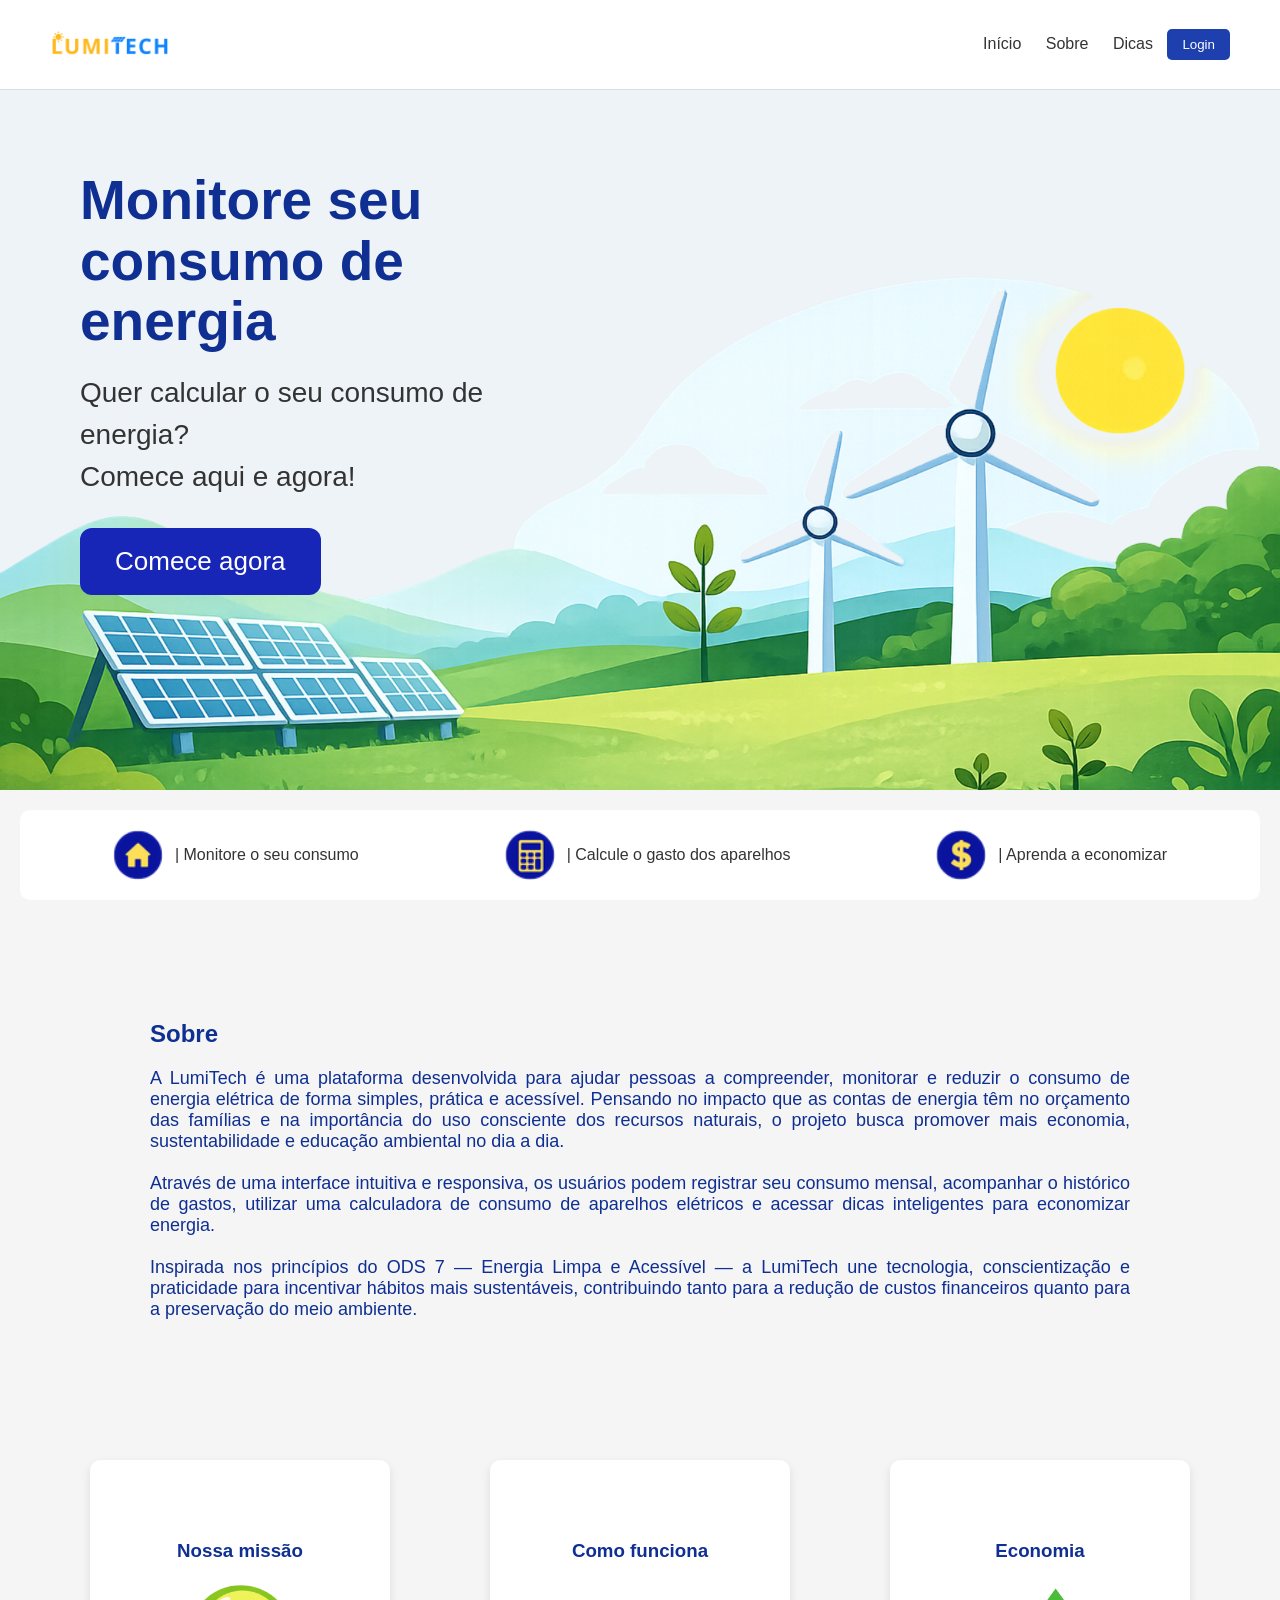
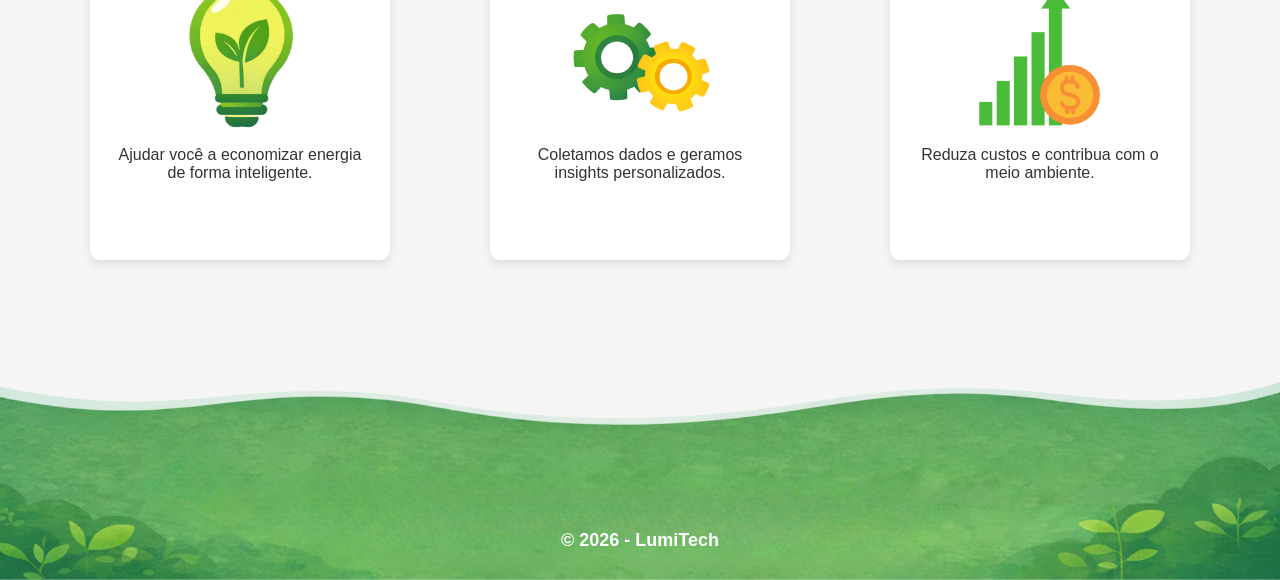
==== index.html @ 2d8cfeee "Inclusão de imagens, alterações no style.css e responsividade" ====
<!DOCTYPE html>
<html lang="pt-BR">

<head>
  <meta charset="UTF-8">
  <meta name="viewport" content="width=device-width, initial-scale=1.0">
   <link rel="icon" href="img/logo.png" type="image/png">
  <title>LumiTech</title>
  <link rel="stylesheet" href="style.css">
</head>

<body>

  <header class="header">
    <img class="logo" src="img/logo.png" alt="imagem">
    <nav class="nav">
      <a href="#inicio">Início</a>
      <a href="#sobre">Sobre</a>
      <a href="#dicas">Dicas</a>
      <button class="btn_login">Login</button>
    </nav>
  </header>

  <section  id="inicio" class="comece_agora">
    <div class="comece_textos">
      <h1>Monitore seu consumo de energia</h1>
      <p>
        Quer calcular o seu consumo de energia?
        <br>
        Comece aqui e agora!
      </p>
      <button class="btn_comece">Comece agora</button>
    </div>

    <div class="comece_imagem">
      <img src="img/energia.png" alt="imagem">
    </div>
  </section>

  <section class="info">
    <div class="info_itens">
      <img src="img/casa.png" alt="imagem">
      <p>| Monitore o seu consumo </p>
    </div>

    <div class="info_itens">
      <img src="img/calculadora.png" alt="imagem">
      <p>| Calcule o gasto dos aparelhos</p>
    </div>

    <div class="info_itens">
      <img src="img/dinheiro.png" alt="imagem">
      <p>| Aprenda a economizar</p>
    </div>
  </section>

  <!-- SOBRE -->
  <section id="sobre" class="sobre">
    <h1>Sobre</h1>
    <p>
      A LumiTech é uma plataforma desenvolvida para ajudar pessoas a compreender, monitorar e reduzir o consumo de
      energia elétrica de forma simples, prática e acessível.
      Pensando no impacto que as contas de energia têm no orçamento das famílias e na importância do uso consciente dos
      recursos naturais, o projeto busca promover mais economia, sustentabilidade e educação ambiental no dia a dia.
      <br><br>

      Através de uma interface intuitiva e responsiva, os usuários podem registrar seu consumo mensal, acompanhar o
      histórico de gastos, utilizar uma calculadora de consumo de aparelhos elétricos e acessar dicas inteligentes para
      economizar energia.
      <br><br>

      Inspirada nos princípios do ODS 7 — Energia Limpa e Acessível — a LumiTech une tecnologia, conscientização e
      praticidade para incentivar hábitos mais sustentáveis, contribuindo tanto para a redução de custos financeiros
      quanto para a preservação do meio ambiente.
    </p>
  </section>

  <!-- CARDS -->
  <section id="dicas" class="cards">

    <div class="card">
      <h3>Nossa missão</h3>
      <img src="img/missao.png" alt="imagem" class="img_card">
      <p>Ajudar você a economizar energia de forma inteligente.</p>
    </div>

    <div class="card">
      <h3>Como funciona</h3>
      <img src="img/engrenagem.png" alt="imagem" class="img_card">
      <p>Coletamos dados e geramos insights personalizados.</p>
    </div>

    <div class="card">
      <h3>Economia</h3>
      <img src="img/economia.png" alt="imagem" class="img_card">
      <p>Reduza custos e contribua com o meio ambiente.</p>
    </div>

  </section>

  <!-- FOOTER -->
  <footer class="footer">
    <img src="img/rodape.png" alt="imagem">
    <p>© 2026 - LumiTech</p>
  </footer>

</body>

</html>
---- style.css ----
* {
   margin: 0;
   box-sizing: border-box;
   font-family: Arial, sans-serif;
 }

 body {
   background: #f5f5f5;
   color: #333;
 }

 /* HEADER */
 .header {
   display: flex;
   justify-content: space-between;
   align-items: center;
   height: 90px;
   padding: 0 50px;
   background: #fff;
   border-bottom: 1px solid #ddd;
 }

 .logo {
   height: 120px;
   width: auto;
   display: block;
   object-fit: contain;
 }

 .nav a {
   margin: 0 10px;
   text-decoration: none;
   color: #333;
 }

 .btn_login {
   background: #1e40af;
   color: white;
   border: none;
   padding: 8px 15px;
   border-radius: 5px;
   cursor: pointer;
 }

 /* HERO */
 .comece_agora {
   position: relative;
   display: flex;
   justify-content: space-between;
   align-items: flex-start;
   background: #eef3f7;
   padding: 80px 80px 0 80px;
   overflow: hidden;
   min-height: 700px;
 }

 .comece_textos {
   max-width: 500px;
   z-index: 2;
 }

 .comece_textos h1 {
   font-size: 55px;
   color: #0f2f92;
   margin-bottom: 20px;
   line-height: 1.1;
 }

 .comece_textos p {
   font-size: 28px;
   line-height: 1.5;
   margin-bottom: 30px;
 }

 .btn_comece {
   background: #1826b8;
   color: white;
   border: none;
   border-radius: 12px;
   padding: 18px 35px;
   font-size: 26px;
   cursor: pointer;
   transition: 0.3s;
 }

 .btn_comece:hover {
   background: #0f1b91;
 }


 /* IMAGEM */
 .comece_imagem {
   position: absolute;
   bottom: 0;
   right: 0;
   width: 100%;
   height: 100%;
   display: flex;
   justify-content: flex-end;
   align-items: flex-end;
 }

 .comece_imagem img {
   width: 100%;
   max-width: none;
 }

 /* STATUS */
 .info {
   display: flex;
   justify-content: space-around;
   padding: 20px;
   background: #fff;
   margin: 20px;
   border-radius: 10px;
 }

 .info_itens {
   display: flex;
   align-items: center;
   gap: 12px;
 }

 .info_itens img {
   width: 50px;
   height: 50px;
 }

 /* SOBRE */
 .sobre {
   padding: 100px 150px;
 }

 .sobre h1 {
   margin-bottom: 10px;
   color: #0f2f92;
   text-align: left;
   margin-bottom: 20px ;
 }

 .sobre p{
  text-align: justify;
  font-size: large;
  color: #0f2f92;
 }

 /* CARDS */
 .cards {
   display: flex;
   gap: 100px;
   padding: 40px;
   justify-content: center;
   flex-wrap: wrap;
 }

 .card {
   background: #fff;
   padding-top: 80px;
   padding-left: 20px;
   padding-right: 20px;
   width: 300px;
   height: 400px;
   text-align: center;
   border-radius: 10px;
   box-shadow: 0 4px 10px rgba(0, 0, 0, 0.1);
   transition: transform 0.2s;
 }

 .card:hover {
   transform: translateY(-5px);
 }

 .card h3 {
   color: #0f2f92;
   margin-bottom: 20px;
 }

 .img_card {
   width: 150px;
   margin-bottom: 10px;
 }

 /* FOOTER */
 .footer {
   position: relative;
   width: 100%;
   margin-top: 80px;
   line-height: 0;
}

.footer img {
   width: 100%;
   height: 200px;
   display: block;
}

.footer p {
   position: absolute;
   bottom: 20px;
   left: 50%;
   transform: translateX(-50%);
   color: white;
   font-weight: bold;
   font-size: 18px;
   margin-bottom: 20px;
}

 /* RESPONSIVO */

/* NOTEBOOKS */
@media (max-width: 1200px) {

  .comece_textos h1 {
    font-size: 48px;
  }

  .comece_textos p {
    font-size: 24px;
  }

  .sobre {
    padding: 80px 80px;
  }

  .cards {
    gap: 50px;
  }

}

/* TABLETS */
@media (max-width: 992px) {

  .header {
    padding: 0 25px;
  }

  .logo {
    height: 90px;
  }

  .comece_agora {
    min-height: 550px;
    padding: 60px 40px 0 40px;
  }

  .comece_textos {
    max-width: 420px;
  }

  .comece_textos h1 {
    font-size: 42px;
  }

  .comece_textos p {
    font-size: 22px;
  }

  .btn_comece {
    font-size: 20px;
    padding: 14px 24px;
  }

  .comece_imagem img {
    width: 100%;
  }

  .sobre {
    padding: 70px 50px;
  }

  .sobre p {
    font-size: 17px;
  }

  .cards {
    gap: 30px;
    padding: 30px;
  }

  .card {
    width: 280px;
    height: auto;
    padding-bottom: 40px;
  }

  .img_card {
    width: 120px;
  }

  .footer img {
    height: 170px;
  }

}

/* CELULARES */
@media (max-width: 768px) {

  /* HEADER */
 .header {
    flex-direction: row;
    justify-content: center;
    align-items: center;
    gap: 20px;

    padding: 15px;
    height: auto;

    flex-wrap: wrap;
  }

  .logo {
    height: 60px;
  }

  .nav {
    display: flex;
    align-items: center;
    gap: 15px;
    flex-wrap: wrap;
    justify-content: center;
  }

  .nav a {
    margin: 0;
  }

  /* HERO */
  .comece_agora {
    min-height: auto;
    padding: 50px 20px 250px 20px;
    text-align: center;
    justify-content: center;
  }

  .comece_textos {
    max-width: 100%;
  }

  .comece_textos h1 {
    font-size: 34px;
  }

  .comece_textos p {
    font-size: 18px;
  }

  .btn_comece {
    font-size: 18px;
    padding: 12px 22px;
  }

  .comece_imagem {
    justify-content: center;
    align-items: flex-end;
  }

  .comece_imagem img {
    width: 100%;
  }

  /* INFO */
  .info {
    flex-direction: column;
    gap: 20px;
    align-items: flex-start;
  }

  .info_itens {
    width: 100%;
  }

  .info_itens p {
    font-size: 15px;
  }

  .info_itens img {
    width: 42px;
    height: 42px;
  }

  /* SOBRE */
  .sobre {
    padding: 60px 25px;
  }

  .sobre h1 {
    text-align: center;
  }

  .sobre p {
    font-size: 16px;
    text-align: justify;
  }

  /* CARDS */
  .cards {
    flex-direction: column;
    align-items: center;
    gap: 25px;
    padding: 25px;
  }

  .card {
    width: 100%;
    max-width: 350px;
    height: auto;
    padding-top: 50px;
    padding-bottom: 40px;
  }

  .img_card {
    width: 110px;
  }

  /* FOOTER */
  .footer img {
    height: 140px;
    object-fit: cover;
  }

  .footer p {
    font-size: 16px;
    bottom: 15px;
  }

}

/* CELULARES PEQUENOS */
@media (max-width: 480px) {

  .logo {
    height: 65px;
  }

  .comece_textos h1 {
    font-size: 28px;
  }

  .comece_textos p {
    font-size: 16px;
  }

  .btn_comece {
    width: 100%;
    max-width: 250px;
  }

  .sobre {
    padding: 50px 18px;
  }

  .sobre p {
    font-size: 15px;
  }

  .card h3 {
    font-size: 22px;
  }

  .card p {
    font-size: 15px;
  }

  .footer img {
    height: 120px;
  }

  .footer p {
    font-size: 14px;
  }

}
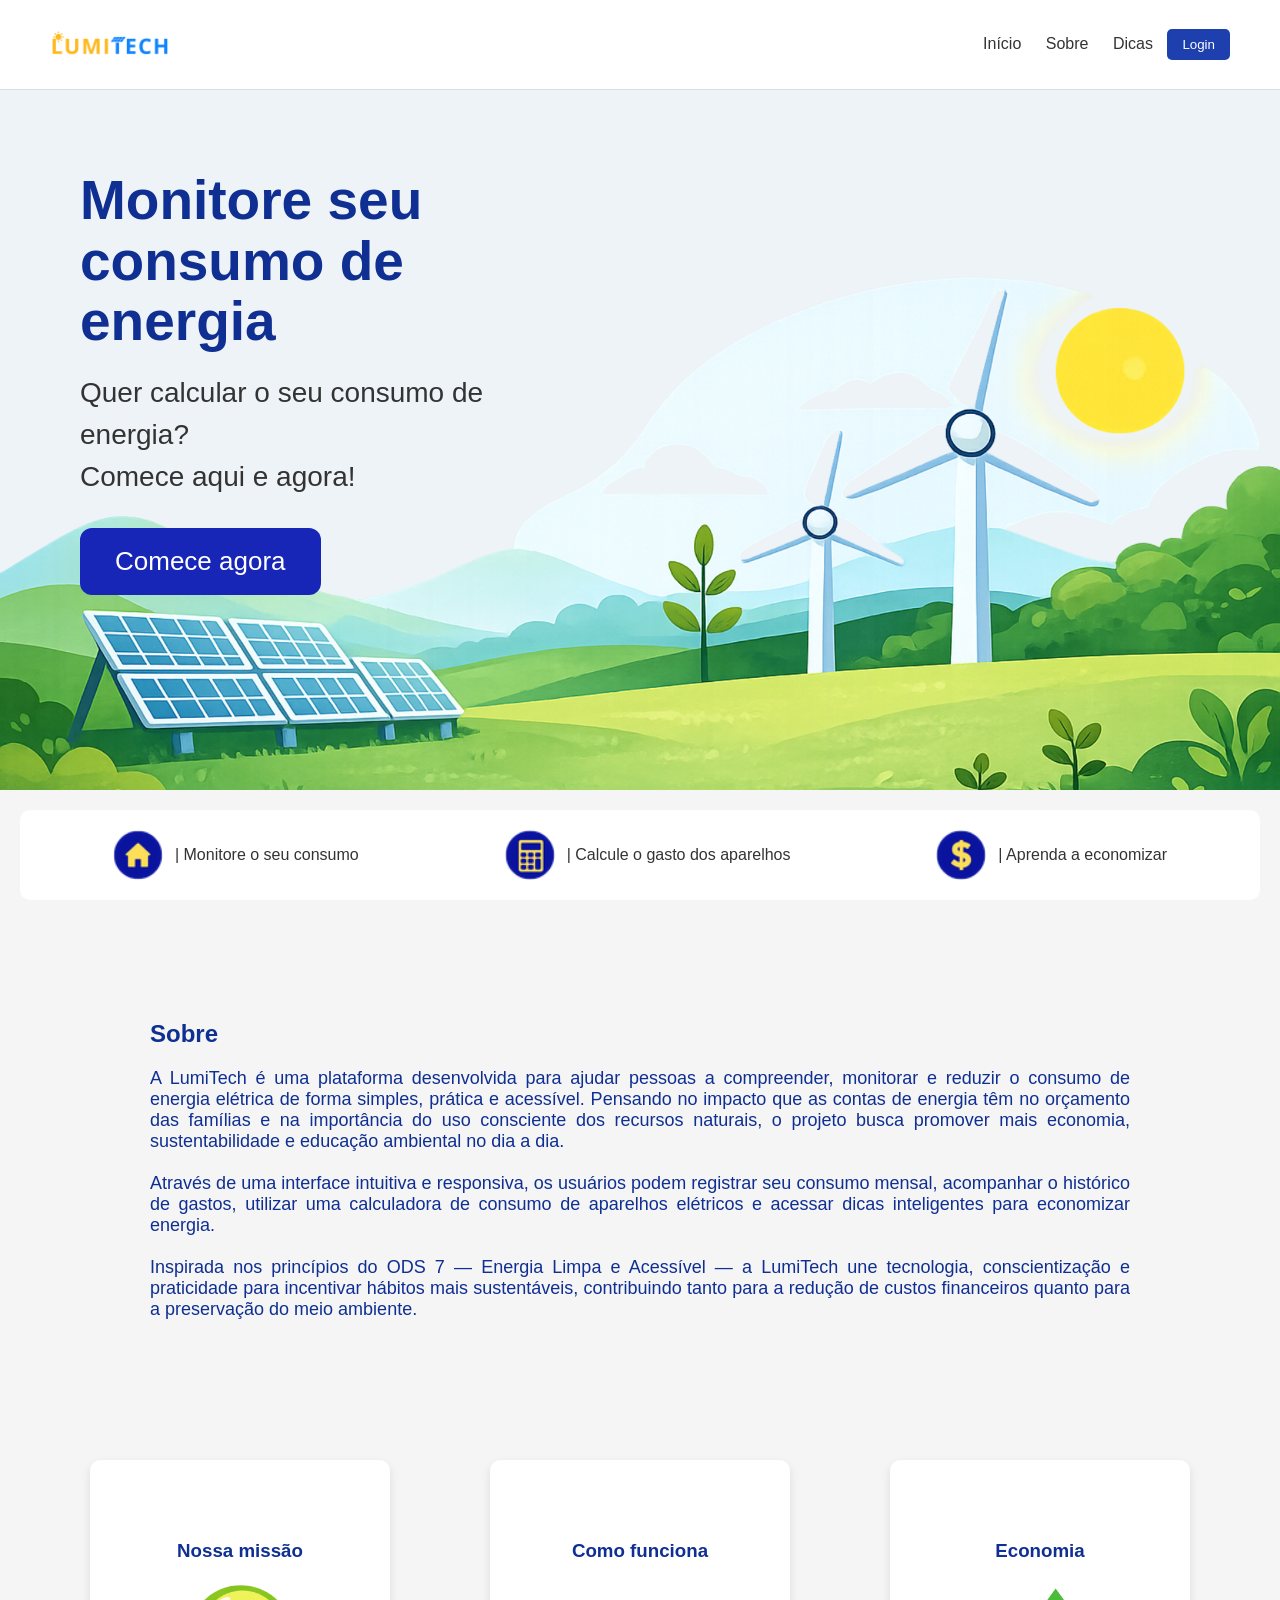
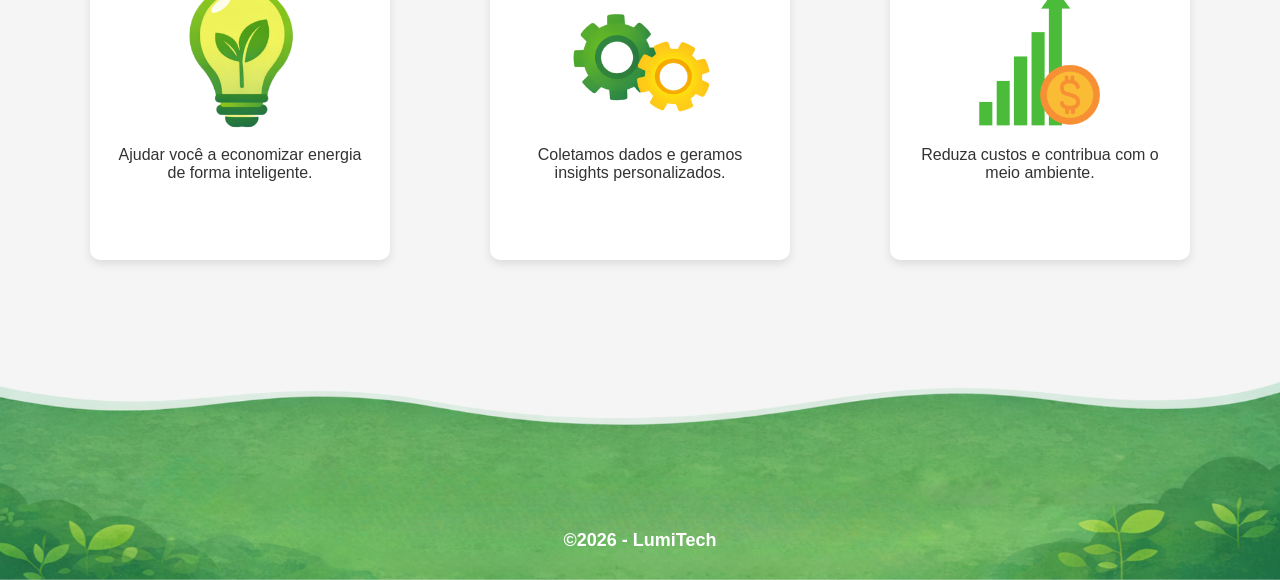
==== commit 6e044970: "feat: Inclusão de telas de login e cadastrop" ====
--- a/index.html
+++ b/index.html
@@ -17,7 +17,7 @@
       <a href="#inicio">Início</a>
       <a href="#sobre">Sobre</a>
       <a href="#dicas">Dicas</a>
-      <button class="btn_login">Login</button>
+      <button onclick="window.location.href='login.html'" class= "btn_login">Login</button>
     </nav>
   </header>
 
@@ -95,15 +95,13 @@
       <img src="img/economia.png" alt="imagem" class="img_card">
       <p>Reduza custos e contribua com o meio ambiente.</p>
     </div>
-
   </section>
 
   <!-- FOOTER -->
   <footer class="footer">
     <img src="img/rodape.png" alt="imagem">
-    <p>© 2026 - LumiTech</p>
+    <p>©2026 - LumiTech</p>
   </footer>
 
 </body>
-
 </html>
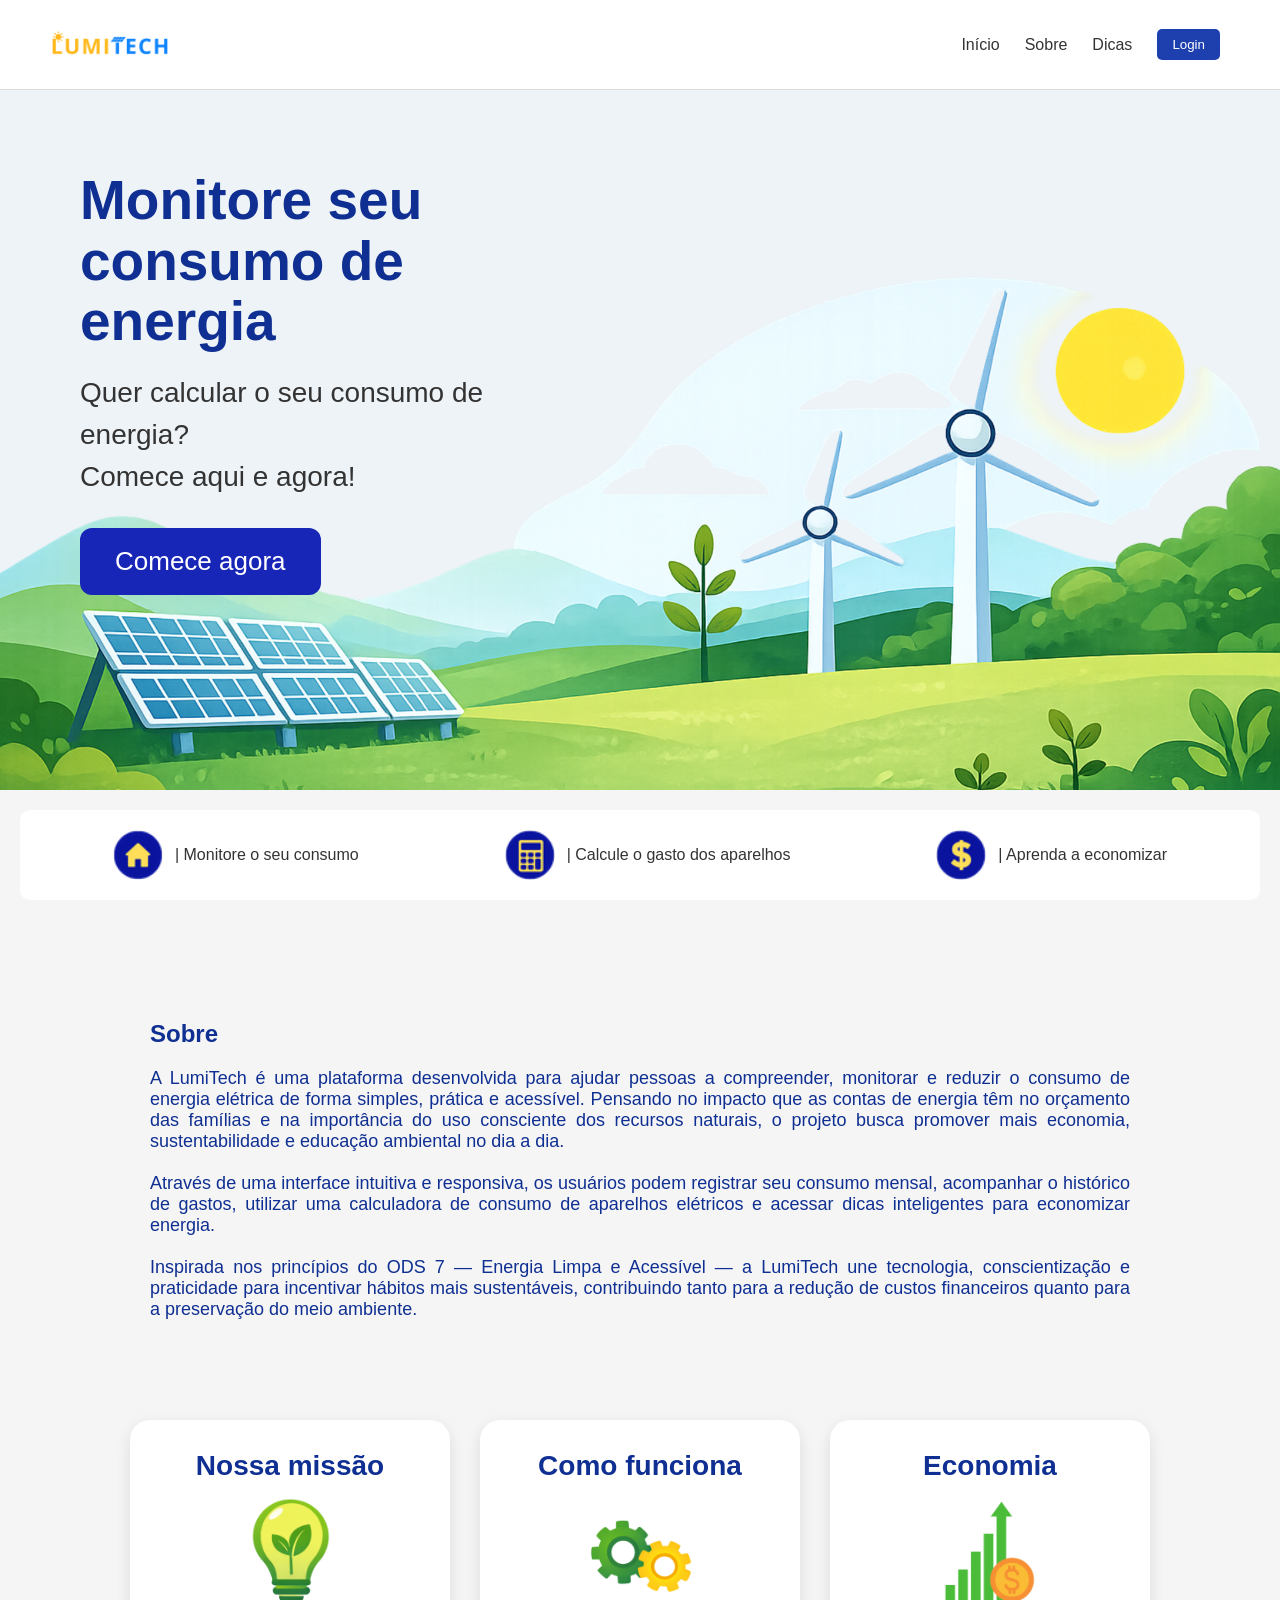
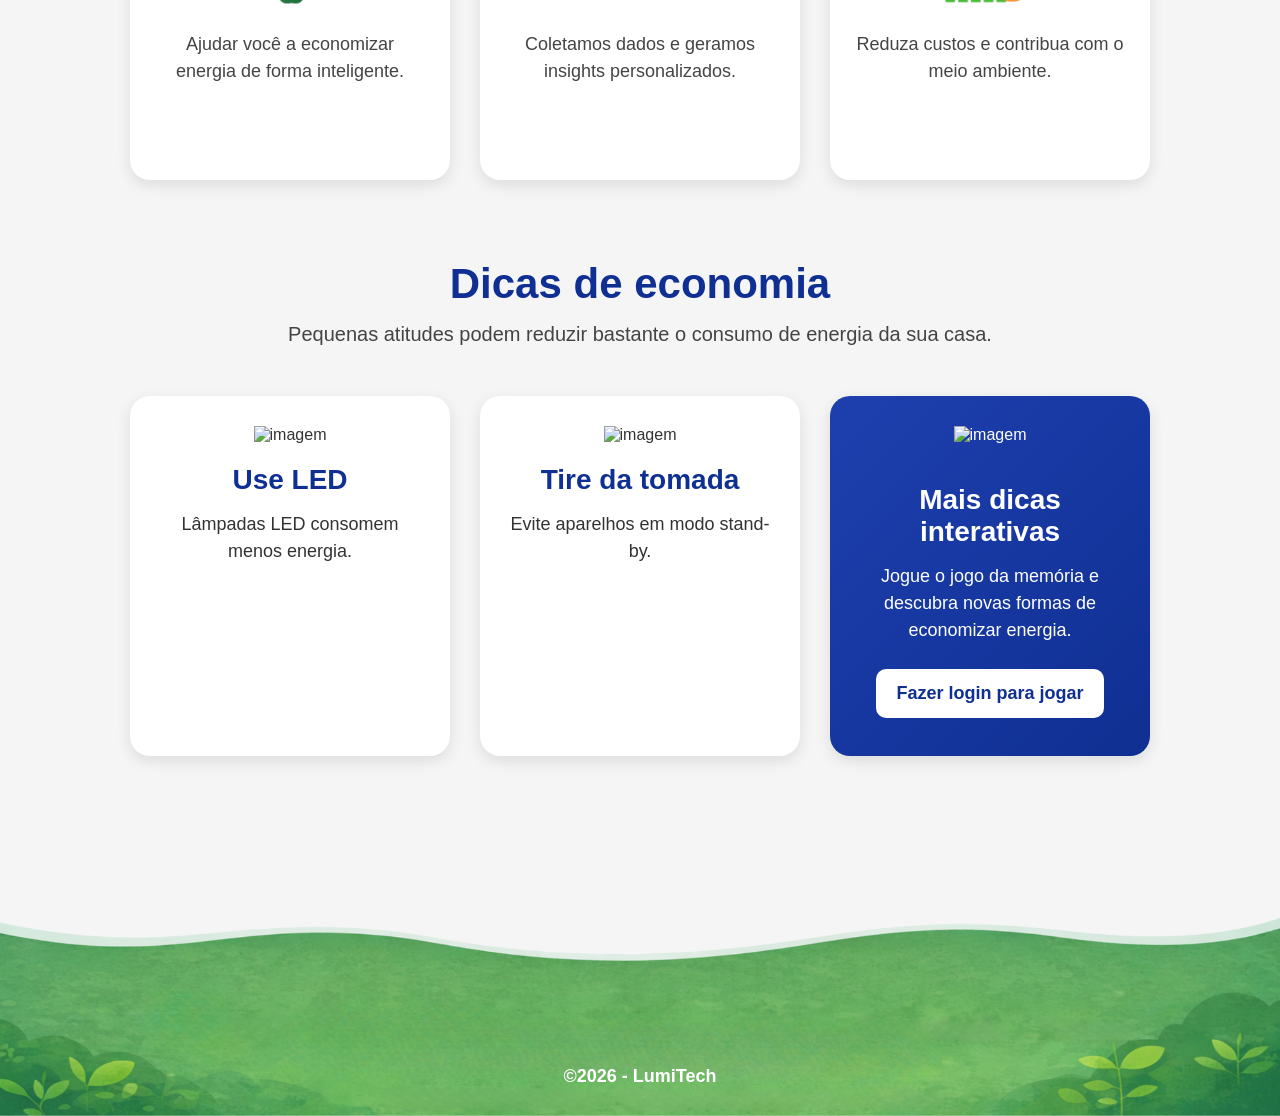
==== commit 7c4be0d5: "feat: Adição de dicas" ====
--- a/index.html
+++ b/index.html
@@ -4,7 +4,7 @@
 <head>
   <meta charset="UTF-8">
   <meta name="viewport" content="width=device-width, initial-scale=1.0">
-   <link rel="icon" href="img/logo.png" type="image/png">
+  <link rel="icon" href="img/logo.png" type="image/png">
   <title>LumiTech</title>
   <link rel="stylesheet" href="style.css">
 </head>
@@ -17,11 +17,11 @@
       <a href="#inicio">Início</a>
       <a href="#sobre">Sobre</a>
       <a href="#dicas">Dicas</a>
-      <button onclick="window.location.href='login.html'" class= "btn_login">Login</button>
+      <button onclick="window.location.href='login.html'" class="btn_login">Login</button>
     </nav>
   </header>
 
-  <section  id="inicio" class="comece_agora">
+  <section id="inicio" class="comece_agora">
     <div class="comece_textos">
       <h1>Monitore seu consumo de energia</h1>
       <p>
@@ -29,7 +29,7 @@
         <br>
         Comece aqui e agora!
       </p>
-      <button class="btn_comece">Comece agora</button>
+      <button onclick="window.location.href='calculadora.html'" class="btn_comece">Comece agora</button>
     </div>
 
     <div class="comece_imagem">
@@ -76,7 +76,7 @@
   </section>
 
   <!-- CARDS -->
-  <section id="dicas" class="cards">
+  <section id="sobre" class="cards">
 
     <div class="card">
       <h3>Nossa missão</h3>
@@ -97,6 +97,51 @@
     </div>
   </section>
 
+  <!-- DICAS -->
+  <section id="dicas" class="dicas">
+
+    <h2>Dicas de economia</h2>
+
+    <p class="texto_dicas">
+      Pequenas atitudes podem reduzir bastante o consumo de energia da sua casa.
+    </p>
+
+    <div class="dicas_cards">
+
+      <div class="dica_card">
+        <img src="img/lampada.png" alt="imagem">
+        <h3>Use LED</h3>
+        <p>Lâmpadas LED consomem menos energia.</p>
+      </div>
+
+      <div class="dica_card">
+        <img src="img/tomada.png" alt="imagem">
+        <h3>Tire da tomada</h3>
+        <p>Evite aparelhos em modo stand-by.</p>
+      </div>
+
+      <div class="dica_card bloqueado">
+
+        <div class="cadeado">
+          <img src="img/cadeado.png" alt="imagem">
+        </div>
+
+        <h3>Mais dicas interativas</h3>
+
+        <p>
+          Jogue o jogo da memória e descubra novas formas de economizar energia.
+        </p>
+
+        <button onclick="window.location.href='login.html'">
+          Fazer login para jogar
+        </button>
+
+      </div>
+
+    </div>
+
+  </section>
+
   <!-- FOOTER -->
   <footer class="footer">
     <img src="img/rodape.png" alt="imagem">
@@ -104,4 +149,5 @@
   </footer>
 
 </body>
+
 </html>
--- a/style.css
+++ b/style.css
@@ -1,213 +1,351 @@
- * {
-   margin: 0;
-   box-sizing: border-box;
-   font-family: Arial, sans-serif;
- }
-
- body {
-   background: #f5f5f5;
-   color: #333;
- }
-
- /* HEADER */
- .header {
-   display: flex;
-   justify-content: space-between;
-   align-items: center;
-   height: 90px;
-   padding: 0 50px;
-   background: #fff;
-   border-bottom: 1px solid #ddd;
- }
-
- .logo {
-   height: 120px;
-   width: auto;
-   display: block;
-   object-fit: contain;
- }
-
- .nav a {
-   margin: 0 10px;
-   text-decoration: none;
-   color: #333;
- }
-
- .btn_login {
-   background: #1e40af;
-   color: white;
-   border: none;
-   padding: 8px 15px;
-   border-radius: 5px;
-   cursor: pointer;
- }
-
- /* HERO */
- .comece_agora {
-   position: relative;
-   display: flex;
-   justify-content: space-between;
-   align-items: flex-start;
-   background: #eef3f7;
-   padding: 80px 80px 0 80px;
-   overflow: hidden;
-   min-height: 700px;
- }
-
- .comece_textos {
-   max-width: 500px;
-   z-index: 2;
- }
-
- .comece_textos h1 {
-   font-size: 55px;
-   color: #0f2f92;
-   margin-bottom: 20px;
-   line-height: 1.1;
- }
-
- .comece_textos p {
-   font-size: 28px;
-   line-height: 1.5;
-   margin-bottom: 30px;
- }
-
- .btn_comece {
-   background: #1826b8;
-   color: white;
-   border: none;
-   border-radius: 12px;
-   padding: 18px 35px;
-   font-size: 26px;
-   cursor: pointer;
-   transition: 0.3s;
- }
-
- .btn_comece:hover {
-   background: #0f1b91;
- }
-
-
- /* IMAGEM */
- .comece_imagem {
-   position: absolute;
-   bottom: 0;
-   right: 0;
-   width: 100%;
-   height: 100%;
-   display: flex;
-   justify-content: flex-end;
-   align-items: flex-end;
- }
-
- .comece_imagem img {
-   width: 100%;
-   max-width: none;
- }
-
- /* STATUS */
- .info {
-   display: flex;
-   justify-content: space-around;
-   padding: 20px;
-   background: #fff;
-   margin: 20px;
-   border-radius: 10px;
- }
-
- .info_itens {
-   display: flex;
-   align-items: center;
-   gap: 12px;
- }
-
- .info_itens img {
-   width: 50px;
-   height: 50px;
- }
-
- /* SOBRE */
- .sobre {
-   padding: 100px 150px;
- }
-
- .sobre h1 {
-   margin-bottom: 10px;
-   color: #0f2f92;
-   text-align: left;
-   margin-bottom: 20px ;
- }
-
- .sobre p{
+/*Reset da pagina*/
+* {
+  margin: 0;
+  box-sizing: border-box;
+  font-family: Arial, sans-serif;
+}
+
+body {
+  background: #f5f5f5;
+  color: #333;
+}
+
+.header {
+  display: flex;
+  justify-content: space-between;
+  align-items: center;
+  height: 90px;
+  padding: 0 50px;
+  background: #fff;
+  border-bottom: 1px solid #ddd;
+}
+
+.logo {
+  height: 120px;
+  width: auto;
+  display: block;
+  object-fit: contain;
+}
+
+.nav {
+  margin: 0 10px;
+  display: flex;
+  align-items: center;
+  gap: 25px;
+}
+
+.nav a {
+  text-decoration: none;
+  color: #333;
+}
+
+.btn_login {
+  background: #1e40af;
+  color: white;
+  border: none;
+  padding: 8px 15px;
+  border-radius: 5px;
+  cursor: pointer;
+}
+
+/*INDEX LOGADO*/
+.usuario {
+  width: 50px;
+  height: 50px;
+  justify-content: center;
+  align-items: center;
+  cursor: pointer;
+}
+
+/*Hero*/
+.comece_agora {
+  position: relative;
+  display: flex;
+  justify-content: space-between;
+  align-items: flex-start;
+  background: #eef3f7;
+  padding: 80px 80px 0 80px;
+  overflow: hidden;
+  min-height: 700px;
+}
+
+.comece_textos {
+  max-width: 500px;
+  z-index: 2;
+}
+
+.comece_textos h1 {
+  font-size: 55px;
+  color: #0f2f92;
+  margin-bottom: 20px;
+  line-height: 1.1;
+}
+
+.comece_textos p {
+  font-size: 28px;
+  line-height: 1.5;
+  margin-bottom: 30px;
+}
+
+.btn_comece {
+  background: #1826b8;
+  color: white;
+  border: none;
+  border-radius: 12px;
+  padding: 18px 35px;
+  font-size: 26px;
+  cursor: pointer;
+  transition: 0.3s;
+}
+
+.btn_comece:hover {
+  background: #0f1b91;
+}
+
+/*Imagem do hero*/
+.comece_imagem {
+  position: absolute;
+  bottom: 0;
+  right: 0;
+  width: 100%;
+  height: 100%;
+  display: flex;
+  justify-content: flex-end;
+  align-items: flex-end;
+}
+
+.comece_imagem img {
+  width: 100%;
+  max-width: none;
+}
+
+/*Informações rápidas*/
+.info {
+  display: flex;
+  justify-content: space-around;
+  padding: 20px;
+  background: #fff;
+  margin: 20px;
+  border-radius: 10px;
+}
+
+.info_itens {
+  display: flex;
+  align-items: center;
+  gap: 12px;
+}
+
+.info_itens img {
+  width: 50px;
+  height: 50px;
+}
+
+/*Sobre o site*/
+.sobre {
+  padding: 100px 150px;
+}
+
+.sobre h1 {
+  color: #0f2f92;
+  text-align: left;
+  margin-bottom: 20px;
+}
+
+.sobre p {
   text-align: justify;
   font-size: large;
   color: #0f2f92;
- }
-
- /* CARDS */
- .cards {
-   display: flex;
-   gap: 100px;
-   padding: 40px;
-   justify-content: center;
-   flex-wrap: wrap;
- }
-
- .card {
-   background: #fff;
-   padding-top: 80px;
-   padding-left: 20px;
-   padding-right: 20px;
-   width: 300px;
-   height: 400px;
-   text-align: center;
-   border-radius: 10px;
-   box-shadow: 0 4px 10px rgba(0, 0, 0, 0.1);
-   transition: transform 0.2s;
- }
-
- .card:hover {
-   transform: translateY(-5px);
- }
-
- .card h3 {
-   color: #0f2f92;
-   margin-bottom: 20px;
- }
-
- .img_card {
-   width: 150px;
-   margin-bottom: 10px;
- }
-
- /* FOOTER */
- .footer {
-   position: relative;
-   width: 100%;
-   margin-top: 80px;
-   line-height: 0;
+}
+
+/*Cards*/
+.cards {
+  display: flex;
+  justify-content: center;
+  gap: 30px;
+  flex-wrap: wrap;
+}
+
+/*CARDS COM MESMO VISUAL DAS DICAS*/
+.card {
+  width: 320px;
+  min-height: 360px;
+
+  background: white;
+
+  border-radius: 20px;
+
+  padding: 30px 25px;
+
+  text-align: center;
+
+  box-shadow: 0 5px 15px rgba(0,0,0,0.1);
+
+  transition: 0.3s;
+}
+
+.card:hover {
+  transform: translateY(-8px);
+}
+
+.card h3 {
+  color: #0f2f92;
+  font-size: 28px;
+  margin-bottom: 15px;
+}
+
+.card p {
+  font-size: 18px;
+  line-height: 1.5;
+  color: #444;
+}
+
+.img_card {
+  width: 110px;
+  margin-bottom: 20px;
+}
+
+/* -------------------
+   SECTION DICAS
+------------------- */
+
+.dicas {
+  padding: 80px 40px;
+  text-align: center;
+}
+
+.dicas h2 {
+  font-size: 42px;
+  color: #0f2f92;
+  margin-bottom: 15px;
+}
+
+.texto_dicas {
+  font-size: 20px;
+  color: #444;
+  margin-bottom: 50px;
+}
+
+.dicas_cards {
+  display: flex;
+  justify-content: center;
+  gap: 30px;
+  flex-wrap: wrap;
+}
+
+/* CARD */
+
+.dica_card {
+  width: 320px;
+  min-height: 360px;
+
+  background: white;
+
+  border-radius: 20px;
+
+  padding: 30px 25px;
+
+  box-shadow: 0 5px 15px rgba(0,0,0,0.1);
+
+  transition: 0.3s;
+}
+
+.dica_card:hover {
+  transform: translateY(-8px);
+}
+
+.dica_card img {
+  width: 110px;
+  margin-bottom: 20px;
+}
+
+.dica_card h3 {
+  color: #0f2f92;
+  font-size: 28px;
+  margin-bottom: 15px;
+}
+
+.dica_card p {
+  font-size: 18px;
+  line-height: 1.5;
+}
+
+/* CARD BLOQUEADO */
+
+.bloqueado {
+  background: linear-gradient(135deg, #1e40af, #0f2f92);
+  color: white;
+}
+
+/*CADEADO COMO IMAGEM*/
+.cadeado {
+  margin-bottom: 20px;
+}
+
+.cadeado img {
+  width: 90px;
+  height: auto;
+}
+
+.bloqueado h3 {
+  color: white;
+}
+
+.bloqueado p {
+  color: white;
+}
+
+.bloqueado button {
+  margin-top: 25px;
+
+  border: none;
+
+  background: white;
+  color: #0f2f92;
+
+  padding: 14px 20px;
+
+  border-radius: 10px;
+
+  font-size: 18px;
+  font-weight: bold;
+
+  cursor: pointer;
+
+  transition: 0.3s;
+}
+
+.bloqueado button:hover {
+  background: #dbe4ff;
+}
+
+/*Rodape*/
+.footer {
+  position: relative;
+  width: 100%;
+  margin-top: 80px;
+  line-height: 0;
 }
 
 .footer img {
-   width: 100%;
-   height: 200px;
-   display: block;
+  width: 100%;
+  height: 200px;
+  display: block;
 }
 
 .footer p {
-   position: absolute;
-   bottom: 20px;
-   left: 50%;
-   transform: translateX(-50%);
-   color: white;
-   font-weight: bold;
-   font-size: 18px;
-   margin-bottom: 20px;
-}
-
- /* RESPONSIVO */
-
-/* NOTEBOOKS */
+  position: absolute;
+  bottom: 20px;
+  left: 50%;
+  transform: translateX(-50%);
+  color: white;
+  font-weight: bold;
+  font-size: 18px;
+  margin-bottom: 20px;
+}
+
+/*Responsividade*/
+
+/*Notebooks*/
 @media (max-width: 1200px) {
 
   .comece_textos h1 {
@@ -228,7 +366,7 @@
 
 }
 
-/* TABLETS */
+/*Tablets*/
 @media (max-width: 992px) {
 
   .header {
@@ -237,6 +375,11 @@
 
   .logo {
     height: 90px;
+  }
+
+  .usuario {
+    width: 45px;
+    height: 45px;
   }
 
   .comece_agora {
@@ -280,8 +423,7 @@
 
   .card {
     width: 280px;
-    height: auto;
-    padding-bottom: 40px;
+    min-height: auto;
   }
 
   .img_card {
@@ -294,11 +436,10 @@
 
 }
 
-/* CELULARES */
+/*Celulares*/
 @media (max-width: 768px) {
 
-  /* HEADER */
- .header {
+  .header {
     flex-direction: row;
     justify-content: center;
     align-items: center;
@@ -312,6 +453,11 @@
 
   .logo {
     height: 60px;
+  }
+
+  .usuario {
+    width: 40px;
+    height: 40px;
   }
 
   .nav {
@@ -326,7 +472,6 @@
     margin: 0;
   }
 
-  /* HERO */
   .comece_agora {
     min-height: auto;
     padding: 50px 20px 250px 20px;
@@ -360,7 +505,6 @@
     width: 100%;
   }
 
-  /* INFO */
   .info {
     flex-direction: column;
     gap: 20px;
@@ -380,7 +524,6 @@
     height: 42px;
   }
 
-  /* SOBRE */
   .sobre {
     padding: 60px 25px;
   }
@@ -394,7 +537,6 @@
     text-align: justify;
   }
 
-  /* CARDS */
   .cards {
     flex-direction: column;
     align-items: center;
@@ -405,16 +547,37 @@
   .card {
     width: 100%;
     max-width: 350px;
-    height: auto;
-    padding-top: 50px;
-    padding-bottom: 40px;
+    min-height: auto;
   }
 
   .img_card {
     width: 110px;
   }
 
-  /* FOOTER */
+  /* RESPONSIVIDADE DICAS */
+
+  .dicas {
+    padding: 60px 25px;
+  }
+
+  .dicas h2 {
+    font-size: 34px;
+  }
+
+  .texto_dicas {
+    font-size: 18px;
+  }
+
+  .dicas_cards {
+    gap: 25px;
+  }
+
+  .dica_card {
+    width: 100%;
+    max-width: 350px;
+    min-height: auto;
+  }
+
   .footer img {
     height: 140px;
     object-fit: cover;
@@ -427,11 +590,16 @@
 
 }
 
-/* CELULARES PEQUENOS */
+/*Celulares menores*/
 @media (max-width: 480px) {
 
   .logo {
     height: 65px;
+  }
+
+  .usuario {
+    width: 35px;
+    height: 35px;
   }
 
   .comece_textos h1 {
@@ -456,11 +624,55 @@
   }
 
   .card h3 {
-    font-size: 22px;
+    font-size: 24px;
   }
 
   .card p {
-    font-size: 15px;
+    font-size: 16px;
+  }
+
+  .img_card {
+    width: 90px;
+  }
+
+  /* RESPONSIVIDADE DICAS */
+
+  .dicas {
+    padding: 50px 18px;
+  }
+
+  .dicas h2 {
+    font-size: 28px;
+  }
+
+  .texto_dicas {
+    font-size: 16px;
+  }
+
+  .dica_card {
+    padding: 25px 20px;
+  }
+
+  .dica_card h3 {
+    font-size: 24px;
+  }
+
+  .dica_card p {
+    font-size: 16px;
+  }
+
+  .dica_card img {
+    width: 90px;
+  }
+
+  /*CADEADO RESPONSIVO*/
+  .cadeado img {
+    width: 70px;
+  }
+
+  .bloqueado button {
+    width: 100%;
+    font-size: 16px;
   }
 
   .footer img {
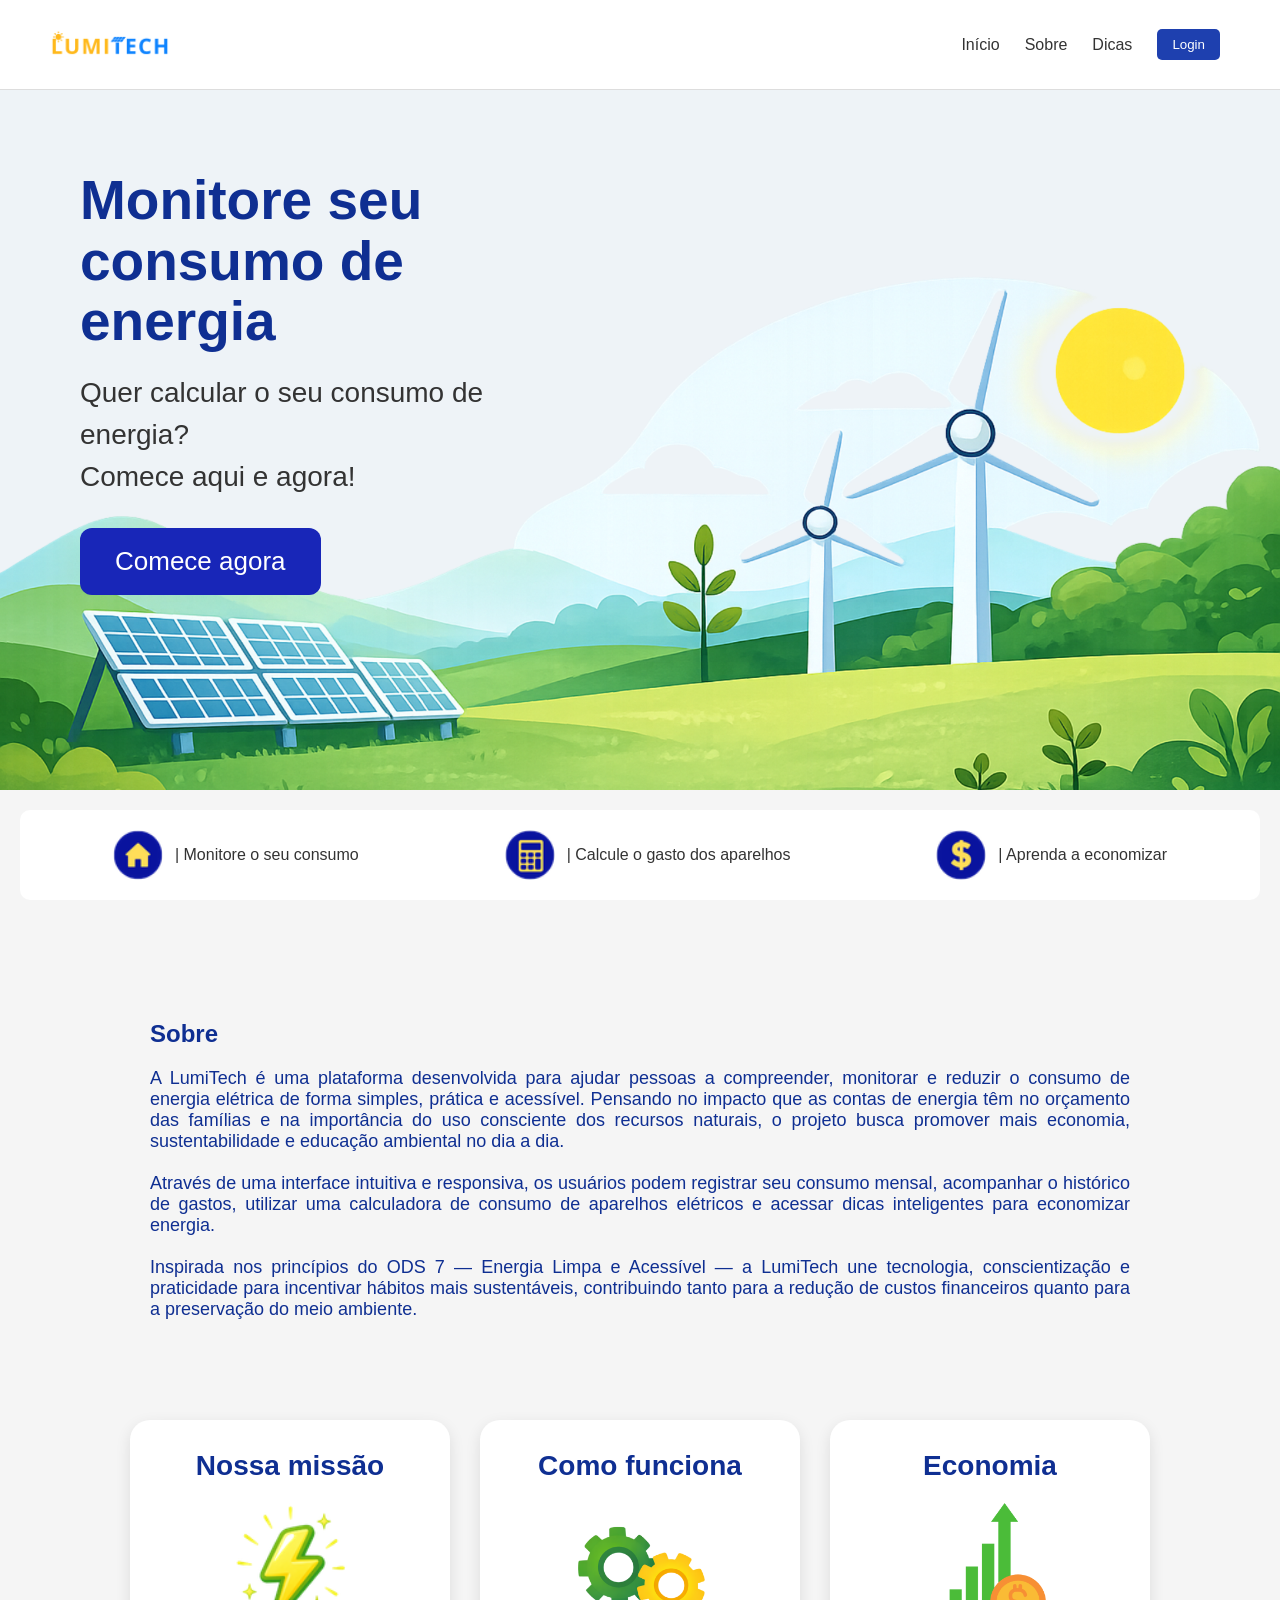
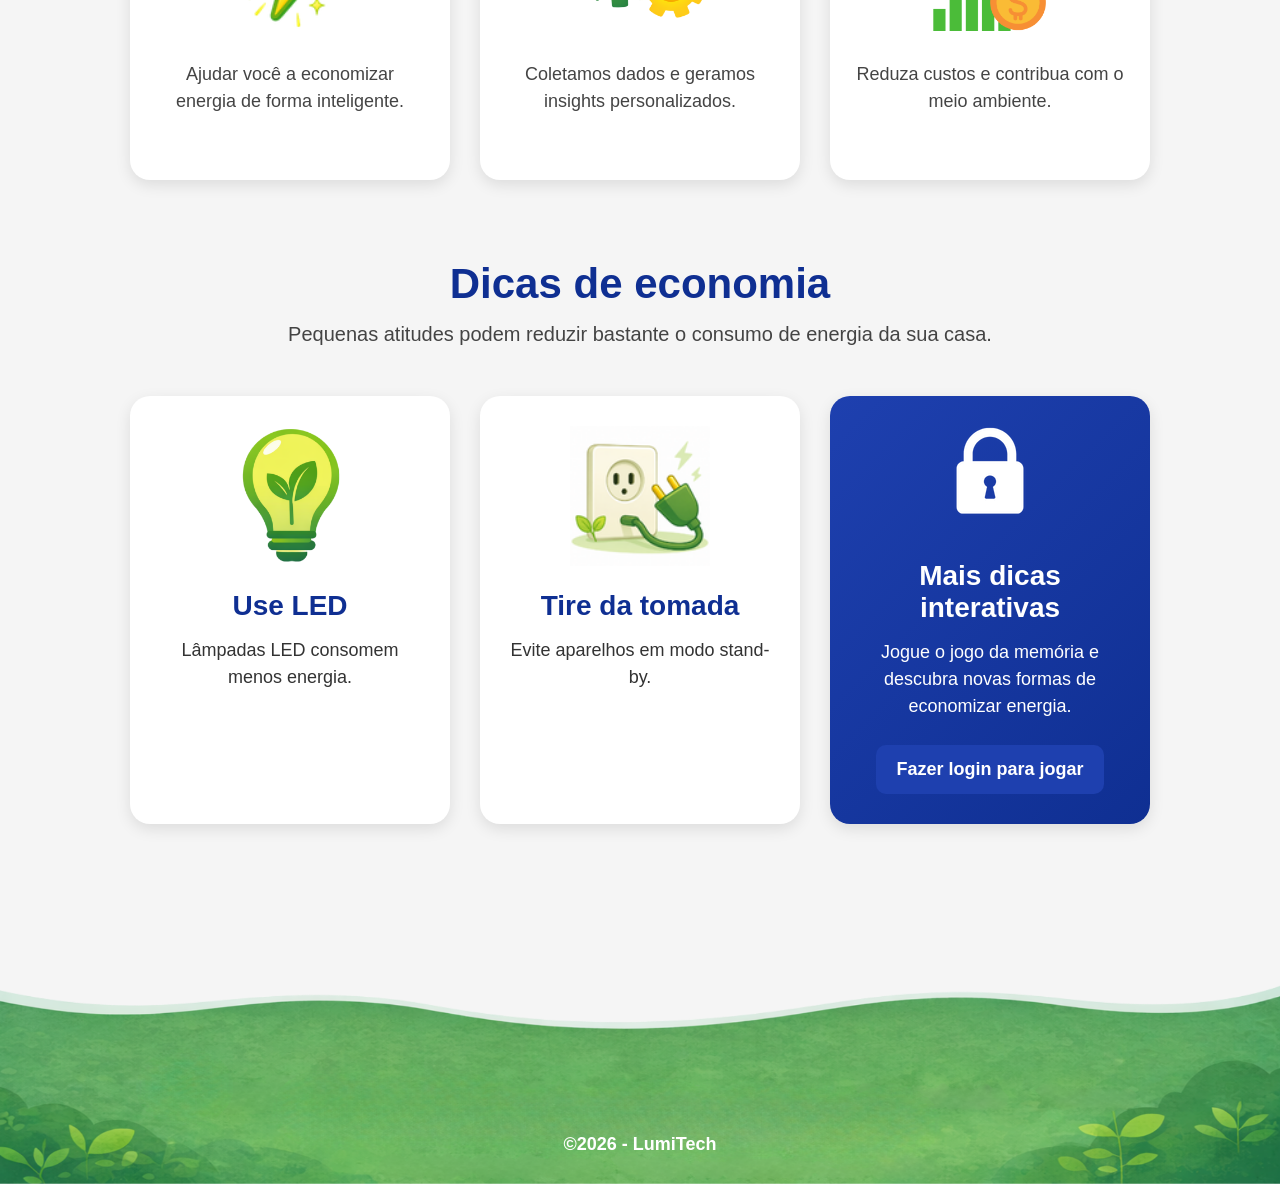
==== commit fabeac22: "Mudanças" ====
--- a/index.html
+++ b/index.html
@@ -17,7 +17,7 @@
       <a href="#inicio">Início</a>
       <a href="#sobre">Sobre</a>
       <a href="#dicas">Dicas</a>
-      <button onclick="window.location.href='login.html'" class="btn_login">Login</button>
+      <button onclick="window.location.href='login/login.html'" class="btn_login">Login</button>
     </nav>
   </header>
 
@@ -29,7 +29,7 @@
         <br>
         Comece aqui e agora!
       </p>
-      <button onclick="window.location.href='calculadora.html'" class="btn_comece">Comece agora</button>
+      <button onclick="window.location.href='calculadora/calculadora.html'" class="btn_comece">Comece agora</button>
     </div>
 
     <div class="comece_imagem">
@@ -132,7 +132,7 @@
           Jogue o jogo da memória e descubra novas formas de economizar energia.
         </p>
 
-        <button onclick="window.location.href='login.html'">
+        <button onclick="window.location.href='login/login.html'">
           Fazer login para jogar
         </button>
 
--- a/style.css
+++ b/style.css
@@ -55,6 +55,71 @@
   justify-content: center;
   align-items: center;
   cursor: pointer;
+}
+
+/* MENU USUÁRIO */
+
+.usuario_menu {
+  position: relative;
+}
+
+.menu_dropdown {
+  position: absolute;
+
+  top: 60px;
+  right: 0;
+
+  width: 220px;
+
+  background: white;
+
+  border-radius: 15px;
+
+  padding: 20px;
+
+  box-shadow: 0 5px 20px rgba(0,0,0,0.15);
+
+  display: none;
+
+  z-index: 1000;
+}
+
+.menu_dropdown.ativo {
+  display: block;
+}
+
+.menu_dropdown p {
+  margin-bottom: 15px;
+
+  color: #0f2f92;
+
+  font-weight: bold;
+
+  font-size: 16px;
+}
+
+.menu_dropdown button {
+  width: 100%;
+
+  border: none;
+
+  background: #1e40af;
+
+  color: white;
+
+  padding: 12px;
+
+  border-radius: 10px;
+
+  cursor: pointer;
+
+  font-size: 15px;
+
+  transition: 0.3s;
+}
+
+.menu_dropdown button:hover {
+  background: #0f2f92;
 }
 
 /*Hero*/
@@ -200,7 +265,7 @@
 }
 
 .img_card {
-  width: 110px;
+  width: 140px;
   margin-bottom: 20px;
 }
 
@@ -254,7 +319,7 @@
 }
 
 .dica_card img {
-  width: 110px;
+  width: 140px;
   margin-bottom: 20px;
 }
 
@@ -316,6 +381,30 @@
 
 .bloqueado button:hover {
   background: #dbe4ff;
+}
+
+.dica_card button {
+  margin-top: 25px;
+
+  border: none;
+
+  background: #1e40af;
+  color: white;
+
+  padding: 14px 20px;
+
+  border-radius: 10px;
+
+  font-size: 18px;
+  font-weight: bold;
+
+  cursor: pointer;
+
+  transition: 0.3s;
+}
+
+.dica_card button:hover {
+  background: #0f2f92;
 }
 
 /*Rodape*/
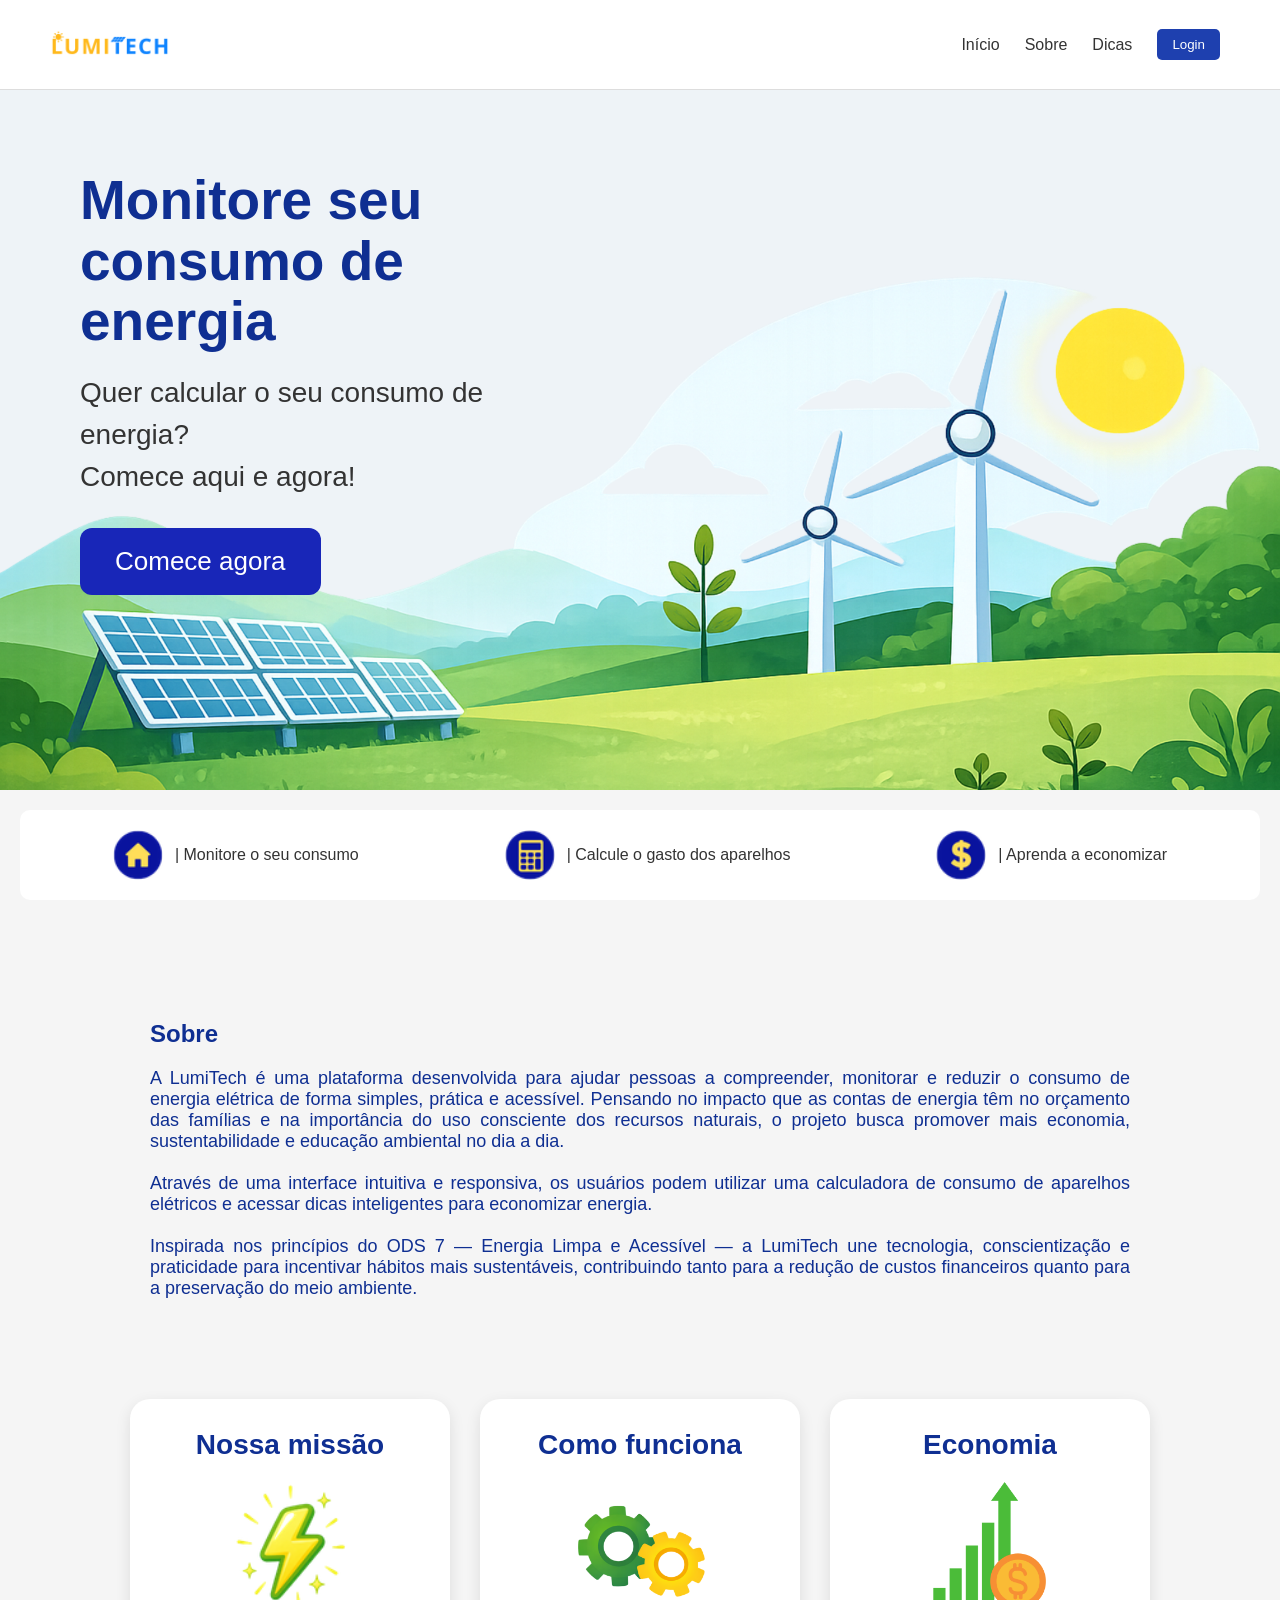
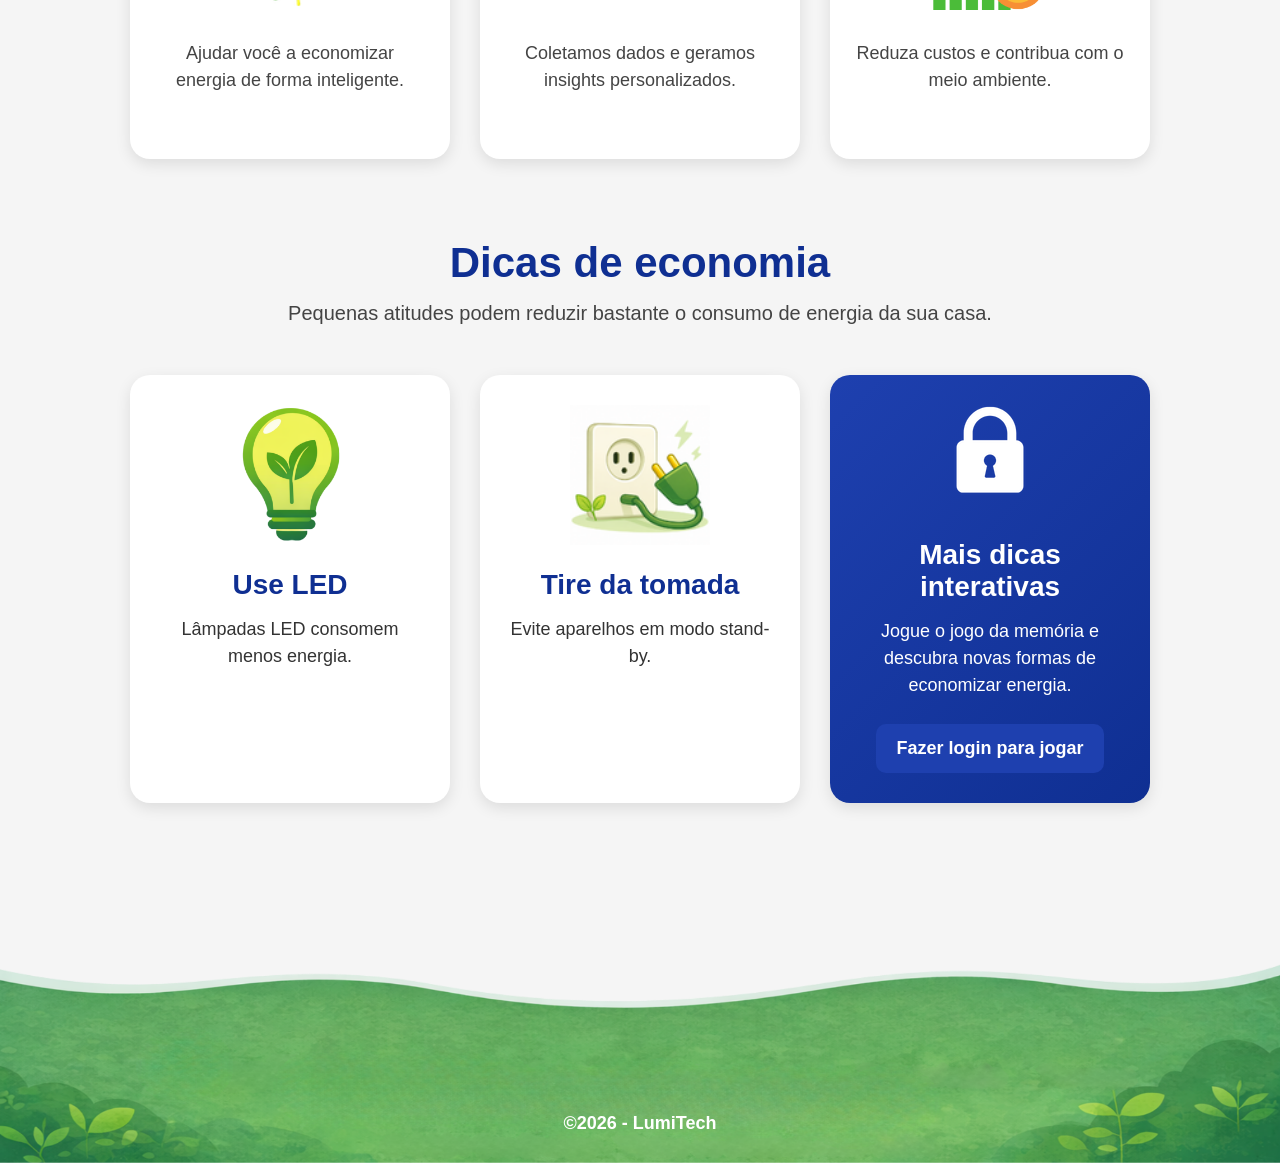
==== commit 1dd12161: "Alterações" ====
--- a/index.html
+++ b/index.html
@@ -54,7 +54,6 @@
     </div>
   </section>
 
-  <!-- SOBRE -->
   <section id="sobre" class="sobre">
     <h1>Sobre</h1>
     <p>
@@ -64,8 +63,8 @@
       recursos naturais, o projeto busca promover mais economia, sustentabilidade e educação ambiental no dia a dia.
       <br><br>
 
-      Através de uma interface intuitiva e responsiva, os usuários podem registrar seu consumo mensal, acompanhar o
-      histórico de gastos, utilizar uma calculadora de consumo de aparelhos elétricos e acessar dicas inteligentes para
+      Através de uma interface intuitiva e responsiva, os usuários podem utilizar uma calculadora de consumo de
+      aparelhos elétricos e acessar dicas inteligentes para
       economizar energia.
       <br><br>
 
@@ -75,7 +74,6 @@
     </p>
   </section>
 
-  <!-- CARDS -->
   <section id="sobre" class="cards">
 
     <div class="card">
@@ -97,7 +95,6 @@
     </div>
   </section>
 
-  <!-- DICAS -->
   <section id="dicas" class="dicas">
 
     <h2>Dicas de economia</h2>
@@ -142,7 +139,6 @@
 
   </section>
 
-  <!-- FOOTER -->
   <footer class="footer">
     <img src="img/rodape.png" alt="imagem">
     <p>©2026 - LumiTech</p>
